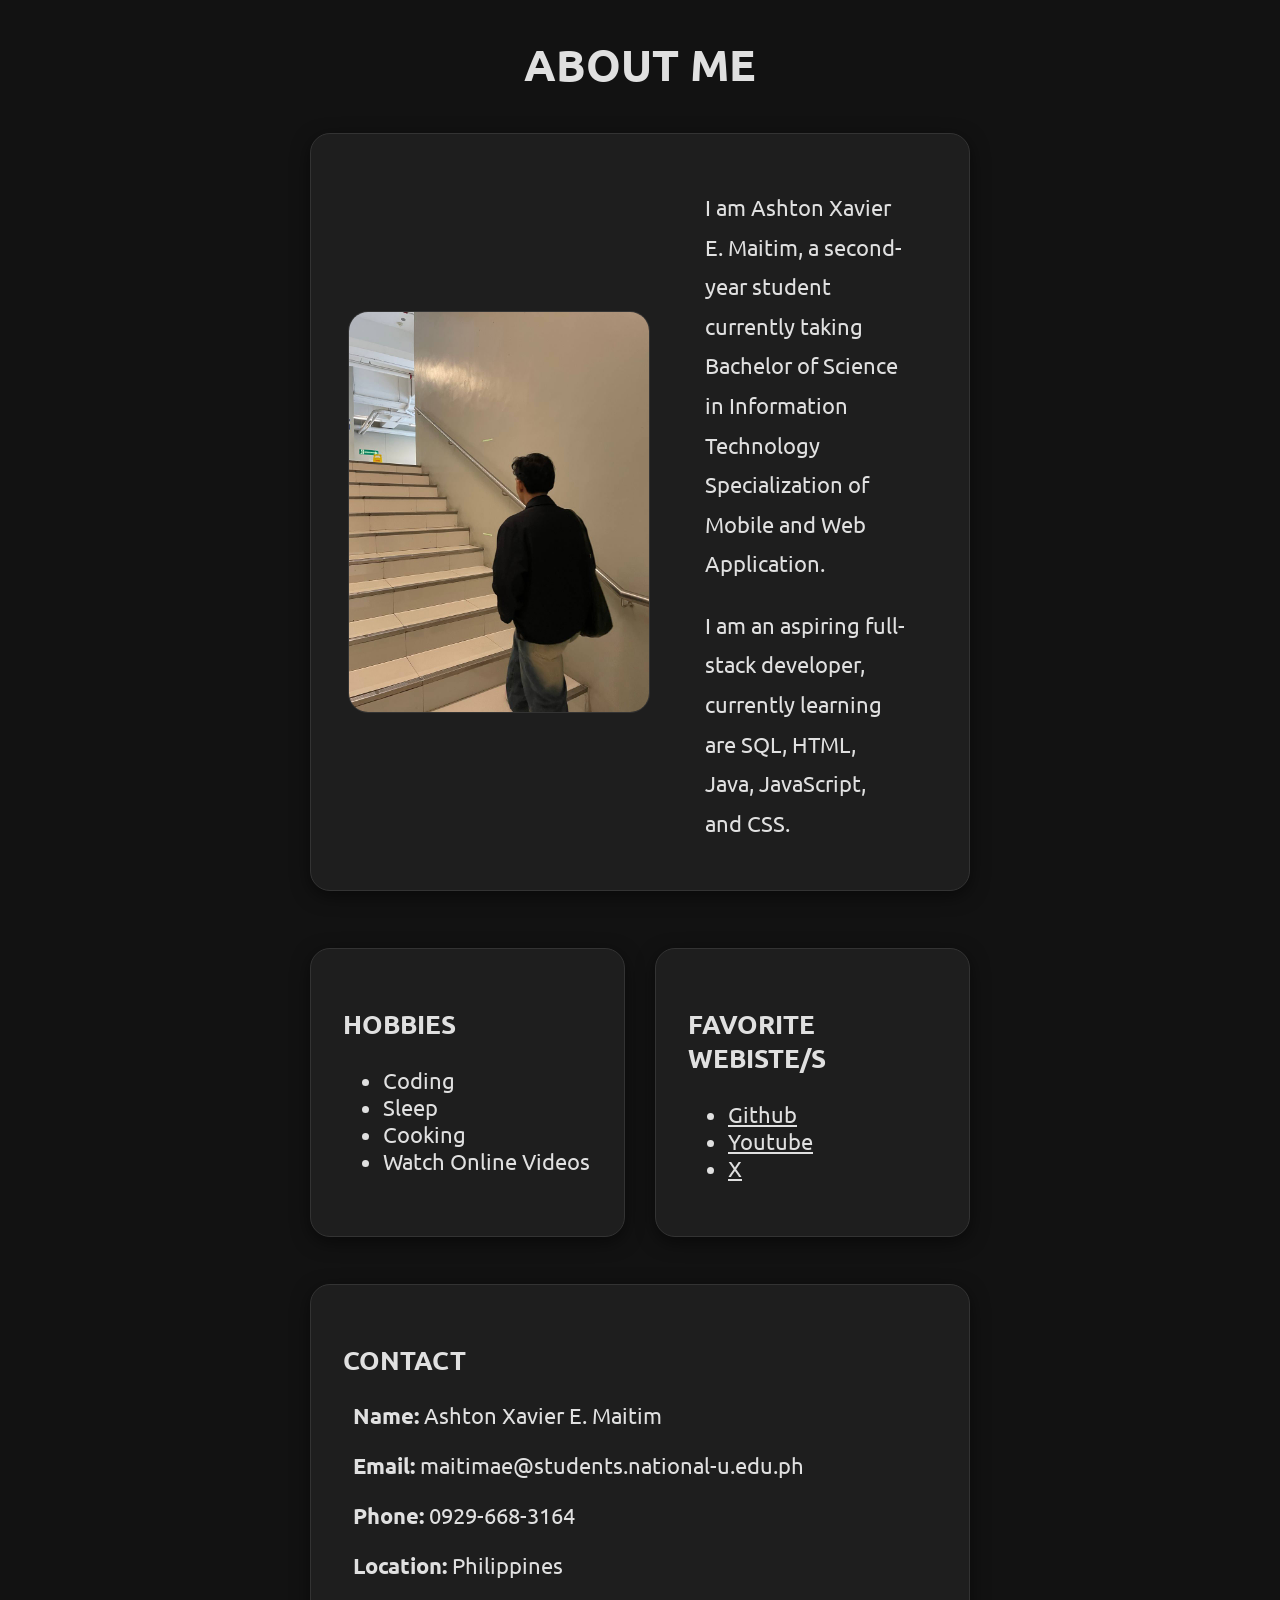
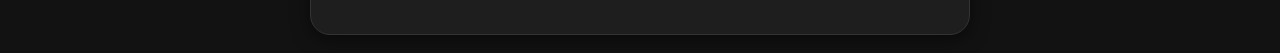
==== Page2.html @ 89f82050 "Add files via upload minor changes" ====
<!DOCTYPE html>
<html>
    <head>
        <meta charset="UTF-8">
        <link rel="stylesheet" href="style.css">
        <link rel="preconnect" href="https://fonts.googleapis.com">
        <link rel="preconnect" href="https://fonts.gstatic.com" crossorigin>
        <link href="https://fonts.googleapis.com/css2?family=Ubuntu:ital,wght@0,300;0,400;0,500;0,700;1,300;1,400;1,500;1,700&display=swap" rel="stylesheet">

        <title>About Me</title>
    </head>

    <body>
        <header>
            <h1>ABOUT ME</h1>
        </header>

        <main>
            <div class="card-holder">
                <div class="card" id="image-container">
                    <img class ="img-main" src="something.jpg" alt="handsome">
                    <div class="bio">
                        <p class="description">I am Ashton Xavier E. Maitim, a second-year student currently taking Bachelor of Science in Information Technology Specialization of Mobile and Web Application. </p>
                        <p class="description">I am an aspiring full-stack developer, currently learning are SQL, HTML, Java, JavaScript, and CSS.</p>
                    </div>
                </div> 

                <br>

                <div class="fav">
                    <div class="card" id="hobbies">
                        <h3>HOBBIES</h3>
                        <ul>
                            <li>Coding</li>
                            <li>Sleep</li>
                            <li>Cooking</li>
                            <li>Watch Online Videos</li>
                        </ul>
                    </div>

                    <div class="card" id="favorite">
                        <h3>FAVORITE WEBISTE/S</h3>
                        <ul>
                            <li><a href="https://github.com/Xavieruu" target="_blank">Github</a></li>
                            <li><a href="https://youtube.com" target="_blank">Youtube</a></li>
                            <li><a href="https://x.com" target="_blank">X</a></li>
                        </ul>
                    </div>
                </div>
            </div>

        </main>

        <footer>
            <br>
            <div class="card" id="contact">
            <h3>CONTACT</h3>

            <p><strong>Name: </strong> Ashton Xavier E. Maitim</p>
            <p><strong>Email: </strong> maitimae@students.national-u.edu.ph</p>
            <p><strong>Phone: </strong> 0929-668-3164</p>
            <p><strong>Location: </strong> Philippines</p>
            </div>
        </footer>

    </body>

</html>
---- style.css ----
* {
    font-family: "Ubuntu", sans-serif;
    color: var(--primary-text);
}

:root {
    --white: #FFFFFF;
    --charcoal:#121212;
    --card-color:#1E1E1E;
    --primary-text:#E0E0E0;
    --secondary-text:#A0A0A0;
    --border-line:#333333;
    --shadow: rgba(0, 0, 0, 0.5);
}

body {
    background-color: var(--charcoal);
    display: flex;
    flex-direction: column;
    justify-content: center;
    align-items: center;
    min-height: 100vh;
    margin-left: 300px;
    margin-right: 300px;
    font-size: 22px;
}

p {
    text-align: left;
    flex-direction: column;
    margin-left: 10px;
    margin-right: 30px;
}

img {
    width: 300px;
    margin: 5px;
    border: 0.5px solid var(--border-line);
    border-radius: 20px;
}

#image-container {
    display: flex;
    justify-content: center;
    align-items: center;
    font-size: 22px;
}

.description {
    margin-left: 50px;
    justify-content: center;  
    margin-right: 30px;
    line-height: 1.8;
    margin-bottom: 15px; 
}

.card {
    background: var(--card-color);
    border-radius: 20px;
    padding: 2rem;
    border: 1px solid var(--border-line);
    box-shadow: 0 5px 18px var(--shadow);
    margin: 10px;
}

.card-holder {
    display: block;
    align-items: center;
}

.fav {
    display: flex;
    flex-direction: row;
    gap: 10px;
    margin-top: 10px;
}
 
.fav .card {
    flex: 1;
}

.card {
    transition: transform 0.2s ease;
}

.card:hover {
    transform: translateY(-3px);
}

footer {
    width: 100%;
}

#page2-btn {
    display: inline-block;
    padding: 10px 25px;
    background-color: var(--card-color);
    border: 1px solid var(--border-line);
    border-radius: 10px;
    text-decoration: none;
    transition: transform 0.2s ease;
}

#page2-btn:hover {
    transform: translateY(-3px);
}
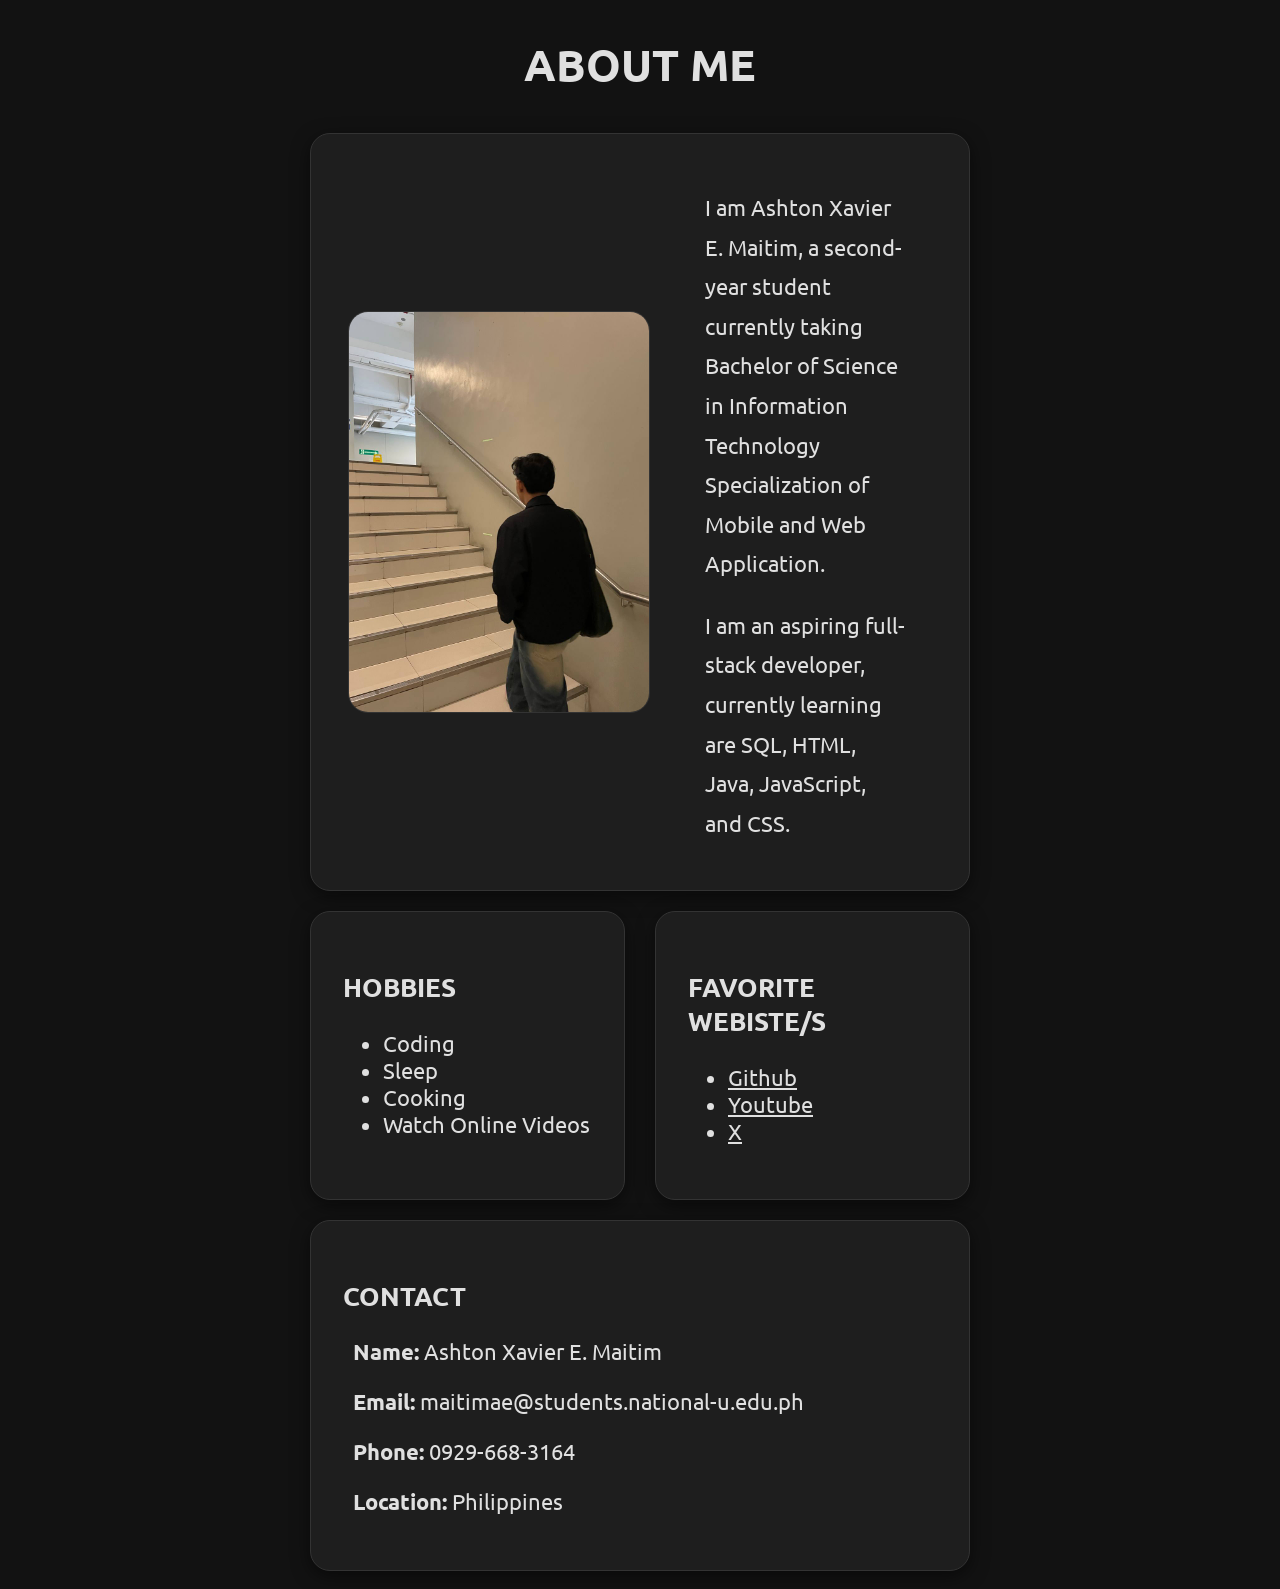
==== commit a8404a1b: "Update Page2.html" ====
--- a/Page2.html
+++ b/Page2.html
@@ -25,8 +25,6 @@
                     </div>
                 </div> 
 
-                <br>
-
                 <div class="fav">
                     <div class="card" id="hobbies">
                         <h3>HOBBIES</h3>
@@ -52,7 +50,6 @@
         </main>
 
         <footer>
-            <br>
             <div class="card" id="contact">
             <h3>CONTACT</h3>
 
